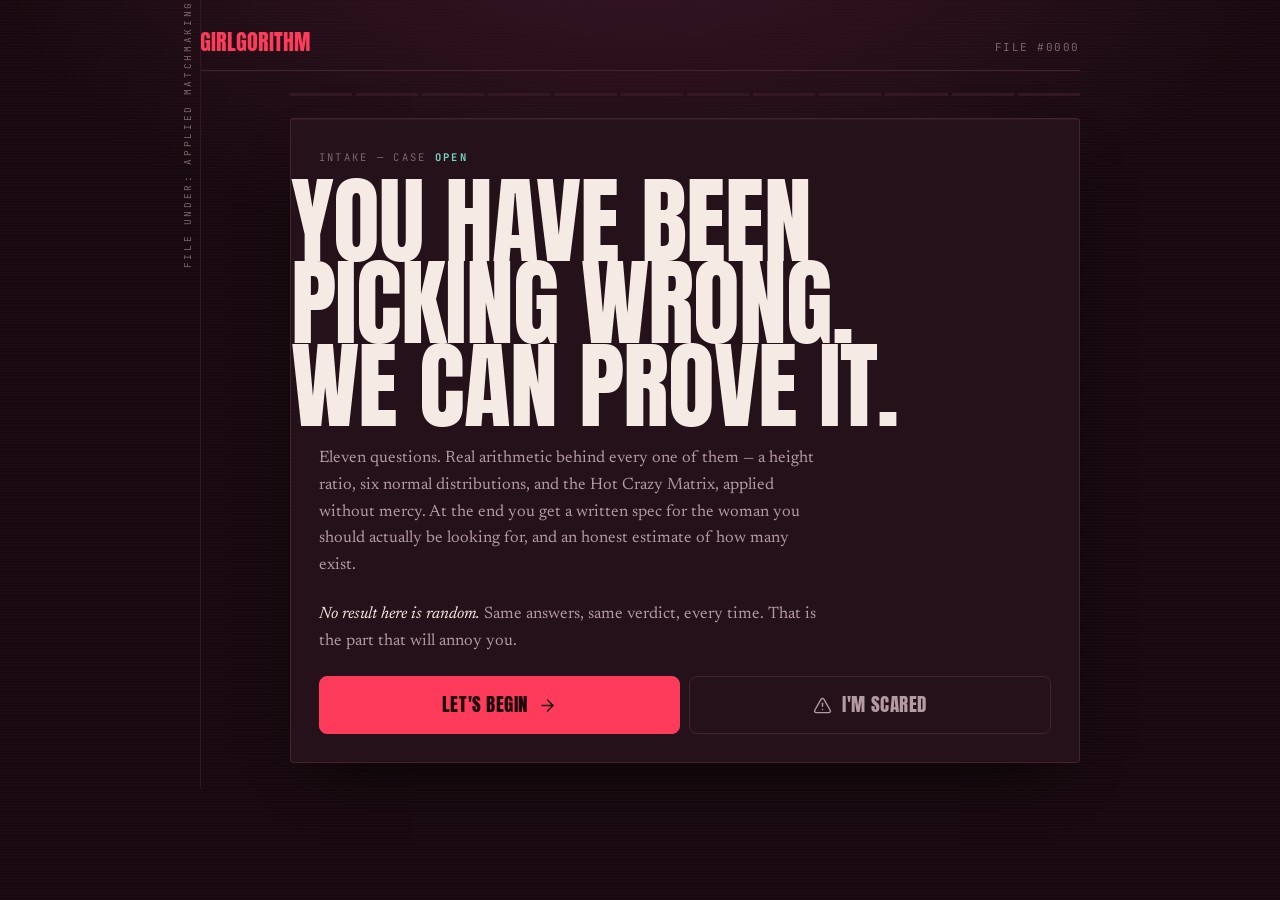
==== index.html @ 808fd5c4 "new version" ====
<!doctype html>
<html lang="en">
<head>
<meta charset="utf-8">
<meta name="viewport" content="width=device-width, initial-scale=1">
<title>Girlgorithm</title>
<meta name="description" content="Girlgorithm — a joke matchmaking calculator with real arithmetic behind it: the 1.09 height ratio, a normal-distribution rarity model, and the Hot Crazy Matrix. Eleven questions, one written spec, an honest estimate of how many exist.">
<meta name="theme-color" content="#17090F">

<meta property="og:type" content="website">
<meta property="og:title" content="Girlgorithm">
<meta property="og:description" content="Eleven questions. Real arithmetic. An honest estimate of how many of her exist.">

<link rel="icon" href="data:image/svg+xml,<svg xmlns='http://www.w3.org/2000/svg' viewBox='0 0 100 100'><text y='.9em' font-size='90'>📐</text></svg>">
<link rel="preconnect" href="https://fonts.googleapis.com">
<link rel="preconnect" href="https://fonts.gstatic.com" crossorigin>
<link rel="stylesheet" href="https://fonts.googleapis.com/css2?family=Anton&family=Newsreader:ital,opsz,wght@0,6..72,300;0,6..72,400;0,6..72,600;1,6..72,400&family=JetBrains+Mono:wght@400;700&display=swap">
<link rel="stylesheet" href="assets/style.css">
</head>
<body>

<div id="siren" aria-hidden="true"></div>

<div class="shell">
  <div class="masthead">
    <div class="mark">Girlgorithm</div>
    <div class="file" id="fileno">FILE&nbsp;#0000</div>
  </div>
  <div class="rail" id="rail" aria-hidden="true"></div>
  <div id="stage"></div>
</div>

<script src="config.js"></script>
<script src="images.js"></script>
<script src="assets/icons.js"></script>
<script src="assets/math.js"></script>
<script src="assets/db.js"></script>
<script src="assets/app.js"></script>
</body>
</html>
---- assets/style.css ----
/* =============================================================================
   GIRLGORITHM
   One committed visual world: a bureau instrument panel. Every colour is
   explicit so the page holds on any host background.
   ============================================================================= */
:root{
  --ground:#17090F;
  --ground-2:#1E0D15;
  --panel:#24111A;
  --panel-2:#2C1622;
  --line:#45222E;
  --line-soft:#331823;
  --ink:#F6EAE5;
  --muted:#B49AA2;
  --dim:#7E656E;
  --signal:#FF3B5C;
  --signal-dim:#B02440;
  --data:#74D6BE;
  --warn:#FFB020;
  --cop-red:#FF2E4A;
  --cop-blue:#3D7BFF;

  --f-display:"Anton","Haettenschweiler","Arial Narrow",sans-serif;
  --f-body:"Newsreader",Georgia,"Times New Roman",serif;
  --f-mono:"JetBrains Mono",ui-monospace,"SFMono-Regular",Menlo,monospace;

  /* Two radii on purpose: document panels stay near-square (it's a filed
     form), interactive controls get a friendlier, more tactile curve. */
  --r-doc:3px;
  --r-ui:8px;
  --r:3px; /* kept as an alias — some rules below still read var(--r) */

  /* Panel padding, unified: .verdict/.block/.share were three different
     values before and read like three different components. */
  --pad-panel:24px 26px;

  --shadow-card:0 1px 0 0 rgba(255,255,255,.045) inset, 0 24px 60px -30px rgba(0,0,0,.9);
  --shadow-panel:0 1px 0 0 rgba(255,255,255,.035) inset, 0 20px 46px -30px rgba(0,0,0,.85);
  --shadow-glow:0 0 0 1px rgba(255,59,92,.5), 0 10px 28px -8px rgba(255,59,92,.45);

  --maxw:920px;
  --indent:clamp(28px,7vw,104px);
}

*{box-sizing:border-box;}

body{
  margin:0;
  background:var(--ground);
  background-image:
    radial-gradient(1100px 620px at 50% -12%, #3A1626 0%, rgba(58,22,38,0) 62%),
    repeating-linear-gradient(0deg, rgba(255,255,255,.014) 0 1px, rgba(0,0,0,0) 1px 3px);
  color:var(--ink);
  font-family:var(--f-body);
  font-size:17px;
  line-height:1.62;
  min-height:100vh;
  -webkit-font-smoothing:antialiased;
}

/* ---------- shell ---------- */
/* Asymmetric grid: a fixed left rule at var(--indent) anchors the page.
   The masthead sits flush on it; every content panel hangs indented from
   it, so the right edge stays constant and the left rag is what moves —
   the opposite of a centred template. Below 760px there's no room for an
   indent to mean anything, so the grid collapses to a plain single column. */
.shell{
  max-width:var(--maxw);
  margin:0 auto;
  padding:24px 20px 90px;
  display:flex;
  flex-direction:column;
  gap:22px;
  position:relative;
}
@media (min-width:760px){
  .shell{padding-left:calc(var(--indent) + 20px);}
  .shell::before{
    content:"";position:absolute;top:0;bottom:64px;left:20px;width:1px;
    background:var(--line-soft);pointer-events:none;
  }
  .shell::after{
    content:"FILE UNDER: APPLIED MATCHMAKING";
    position:absolute;top:0;left:0;
    writing-mode:vertical-rl;text-orientation:mixed;transform:rotate(180deg);
    font-family:var(--f-mono);font-size:9.5px;letter-spacing:.28em;
    color:var(--dim);pointer-events:none;
  }
}
.masthead{
  display:flex;align-items:baseline;justify-content:space-between;gap:14px;
  border-bottom:1px solid var(--line);padding-bottom:10px;
  margin-left:calc(-1 * var(--indent));
}
@media (max-width:759px){ .masthead{margin-left:0;} }
.masthead .mark{
  font-family:var(--f-display);font-weight:400;font-size:clamp(15px,3vw,22px);
  letter-spacing:.01em;text-transform:uppercase;color:var(--signal);
}
.masthead .file{
  font-family:var(--f-mono);font-size:11px;letter-spacing:.14em;
  color:var(--dim);font-variant-numeric:tabular-nums;white-space:nowrap;
}

/* ---------- progress rail ---------- */
.rail{display:flex;gap:4px;}
.rail i{display:block;height:3px;flex:1;background:var(--line-soft);transition:background .35s ease;}
.rail i.done{background:var(--signal-dim);}
.rail i.now{background:var(--signal);}

/* ---------- card ---------- */
.card{
  background:var(--panel);border:1px solid var(--line);border-radius:var(--r-doc);
  padding:30px 28px 28px;
  box-shadow:var(--shadow-card);
  animation:rise .34s cubic-bezier(.2,.7,.3,1) both;
}
@keyframes rise{from{opacity:0;transform:translateY(14px);}to{opacity:1;transform:none;}}

.eyebrow{
  font-family:var(--f-mono);font-size:10.5px;letter-spacing:.22em;
  text-transform:uppercase;color:var(--dim);margin:0 0 14px;
  display:flex;align-items:center;gap:8px;
}
.eyebrow b{color:var(--data);font-weight:700;}
.eyebrow .icon{font-size:14px;color:var(--signal);flex:none;}

h1.big{
  font-family:var(--f-display);font-weight:400;
  font-size:clamp(44px,11vw,96px);line-height:.86;letter-spacing:-.01em;
  text-transform:uppercase;margin:0 0 18px;text-wrap:balance;
}
h2.q{
  font-family:var(--f-display);font-weight:400;
  font-size:clamp(30px,7.2vw,58px);line-height:.9;letter-spacing:-.005em;
  text-transform:uppercase;margin:0 0 12px;text-wrap:balance;
}
/* Display type is the one thing allowed to break its box: on wide screens
   it bleeds past the card's own padding to the card's border edge instead
   of sitting inside it like everything else — a deliberate rule break. */
@media (min-width:760px){
  h1.big,h2.q{margin-left:-28px;}
}
.sub{color:var(--muted);margin:0 0 22px;font-size:16.5px;max-width:56ch;}
.sub em{color:var(--ink);font-style:italic;}
.sub strong{color:var(--ink);}

/* ---------- buttons ---------- */
.stack{display:flex;flex-direction:column;gap:9px;}
.row{display:flex;gap:9px;flex-wrap:wrap;}

button{
  font-family:var(--f-body);font-size:16.5px;color:var(--ink);
  background:var(--panel-2);border:1px solid var(--line);border-radius:var(--r-ui);
  padding:13px 16px;text-align:left;cursor:pointer;line-height:1.35;
  transition:border-color .16s, background .16s, transform .08s, box-shadow .16s;
}
button:hover{border-color:var(--signal);background:#331A26;}
button:active{transform:translateY(1px);}
button:focus-visible{outline:2px solid var(--data);outline-offset:2px;}
button .hint{
  display:block;font-family:var(--f-mono);font-size:11px;letter-spacing:.06em;
  color:var(--dim);margin-top:4px;
}
button:hover .hint{color:var(--muted);}

/* Buttons that carry a Lucide icon (CTAs, no hint sub-line) sit icon+label
   on one centred row instead of the default left-aligned block. */
button.has-icon{display:inline-flex;align-items:center;justify-content:center;gap:10px;}
button .icon{flex:none;}

button.primary{
  position:relative;overflow:hidden;
  background:var(--signal);border-color:var(--signal);color:#1A060C;
  font-family:var(--f-display);text-transform:uppercase;letter-spacing:.03em;
  font-size:19px;padding:15px 26px;text-align:center;
}
button.primary::after{
  content:"";position:absolute;inset:0;pointer-events:none;
  background:linear-gradient(120deg,transparent 32%,rgba(255,255,255,.4) 47%,transparent 62%);
  transform:translateX(-130%);
}
button.primary:hover::after{transition:transform .65s ease;transform:translateX(130%);}
button.primary:hover{background:#FF5470;border-color:#FF5470;box-shadow:var(--shadow-glow);}
button.ghost{
  background:transparent;text-align:center;border-radius:var(--r-ui);
  font-family:var(--f-display);text-transform:uppercase;letter-spacing:.03em;
  font-size:19px;padding:15px 26px;color:var(--muted);
}
button.ghost:hover{color:var(--ink);}
button.small{
  font-family:var(--f-mono);font-size:12px;letter-spacing:.1em;
  text-transform:uppercase;padding:10px 14px;text-align:center;
}

/* ---------- height input ---------- */
.measure{
  display:flex;align-items:flex-end;gap:12px;
  border-bottom:2px solid var(--line);padding-bottom:8px;margin-bottom:6px;
}
.measure input{
  font-family:var(--f-display);font-size:clamp(48px,13vw,86px);line-height:1;
  background:transparent;border:0;color:var(--ink);width:100%;padding:0;
  font-variant-numeric:tabular-nums;
}
.measure input:focus{outline:none;}
.measure input::-webkit-outer-spin-button,
.measure input::-webkit-inner-spin-button{-webkit-appearance:none;margin:0;}
.measure input[type=number]{-moz-appearance:textfield;}
.measure .unit{
  font-family:var(--f-mono);font-size:13px;letter-spacing:.2em;color:var(--dim);
  padding-bottom:12px;
}
.err{
  color:var(--warn);font-family:var(--f-mono);font-size:12px;letter-spacing:.06em;
  min-height:18px;margin:0 0 16px;
}

/* ---------- slider ---------- */
.slider-wrap{margin:6px 0 20px;}
.slider-top{display:flex;align-items:baseline;justify-content:space-between;gap:10px;margin-bottom:2px;}
.slider-val{
  font-family:var(--f-display);font-size:60px;line-height:1;color:var(--signal);
  font-variant-numeric:tabular-nums;
}
.slider-label{
  font-family:var(--f-mono);font-size:12px;letter-spacing:.1em;text-transform:uppercase;
  color:var(--data);text-align:right;max-width:22ch;
}
input[type=range]{-webkit-appearance:none;appearance:none;width:100%;height:26px;background:transparent;cursor:pointer;}
input[type=range]::-webkit-slider-runnable-track{height:4px;background:var(--line);border-radius:2px;}
input[type=range]::-moz-range-track{height:4px;background:var(--line);border-radius:2px;}
input[type=range]::-webkit-slider-thumb{
  -webkit-appearance:none;appearance:none;width:22px;height:22px;border-radius:50%;
  background:var(--signal);border:3px solid var(--panel);margin-top:-9px;
  box-shadow:0 0 0 1px var(--signal);
}
input[type=range]::-moz-range-thumb{
  width:16px;height:16px;border-radius:50%;background:var(--signal);
  border:3px solid var(--panel);box-shadow:0 0 0 1px var(--signal);
}
input[type=range]:focus-visible{outline:2px solid var(--data);outline-offset:4px;}
.ticks{
  display:flex;justify-content:space-between;
  font-family:var(--f-mono);font-size:10px;color:var(--dim);letter-spacing:.08em;margin-top:-2px;
}

/* ---------- readout ---------- */
.readout{
  border:1px solid var(--line);border-left:3px solid var(--data);
  background:var(--ground-2);padding:16px 18px;margin:0 0 20px;
  font-family:var(--f-mono);font-size:13px;line-height:1.85;color:var(--muted);
  overflow-x:auto;
}
.readout b{color:var(--data);font-weight:700;}
.readout .huge{
  display:block;font-family:var(--f-display);font-size:54px;line-height:1;
  color:var(--ink);margin:6px 0 8px;font-variant-numeric:tabular-nums;
}

/* ---------- interstitial ---------- */
.veil{
  position:fixed;inset:0;z-index:60;background:rgba(10,3,6,.93);
  display:flex;align-items:center;justify-content:center;padding:20px;overflow-y:auto;
  animation:fade .2s ease both;
}
@keyframes fade{from{opacity:0}to{opacity:1}}
.veil-inner{
  width:100%;max-width:520px;background:var(--panel);
  border:1px solid var(--signal);border-radius:var(--r-doc);padding:26px 24px 24px;
  animation:pop .28s cubic-bezier(.2,.8,.3,1) both;
  box-shadow:0 0 0 1px rgba(255,59,92,.18), 0 40px 90px -40px #000;
}
@keyframes pop{from{opacity:0;transform:scale(.94) translateY(10px);}to{opacity:1;transform:none;}}
.veil-inner.warn{border-color:var(--warn);box-shadow:0 0 0 1px rgba(255,176,32,.2),0 40px 90px -40px #000;}
.veil-inner.cop{border-color:var(--cop-blue);box-shadow:0 0 0 1px rgba(61,123,255,.25),0 40px 90px -40px #000;}
.veil h3{
  font-family:var(--f-display);font-weight:400;text-transform:uppercase;
  font-size:clamp(28px,7vw,42px);line-height:.95;margin:0 0 12px;color:var(--signal);
  text-wrap:balance;display:flex;align-items:center;gap:12px;
}
.veil h3 .icon{font-size:.62em;flex:none;}
.veil-inner.warn h3{color:var(--warn);}
.veil-inner.cop h3{color:var(--cop-blue);}
.veil p{margin:0 0 18px;color:var(--muted);font-size:16.5px;}
.veil p strong{color:var(--ink);}

/* ---------- image slots ---------- */
.slot{
  display:flex;align-items:center;justify-content:center;
  width:100%;aspect-ratio:4/3;margin:0 0 18px;
  border:1px dashed var(--line);border-radius:var(--r-doc);
  background:
    repeating-linear-gradient(45deg,rgba(255,255,255,.02) 0 8px,rgba(0,0,0,0) 8px 16px),
    var(--ground-2);
  font-family:var(--f-mono);font-size:11px;letter-spacing:.16em;text-transform:uppercase;
  color:var(--dim);text-align:center;padding:14px;
}
/* Interstitials are a mixed bag — screen-print illustrations, portrait memes,
   whatever fits the joke — so they letterbox rather than get cropped. */
.slot img{width:100%;height:100%;object-fit:contain;border-radius:2px;display:block;}
.slot.filled{border-style:solid;border-color:var(--line);padding:0;background:var(--ground);}
/* The verdict portrait is full-length, so it is shot and cropped 3:4. On a wide
   screen it sits beside the verdict text rather than above it — a standing figure
   in a 660px-wide block would otherwise be 880px tall and swallow the page. */
.slot.portrait{aspect-ratio:3/4;margin:0;height:100%;}
.slot.portrait img{object-fit:cover;}
.verdict-row{display:grid;grid-template-columns:1fr;gap:16px;align-items:stretch;}
@media (min-width:620px){ .verdict-row{grid-template-columns:272px 1fr;} }

/* ---------- siren ---------- */
#siren{position:fixed;inset:0;z-index:80;pointer-events:none;opacity:0;mix-blend-mode:screen;}
#siren.on{animation:cops .55s steps(1,end) infinite;}
@keyframes cops{
  0%{opacity:.55;background:var(--cop-red);}
  50%{opacity:.55;background:var(--cop-blue);}
  100%{opacity:.55;background:var(--cop-red);}
}

/* ---------- dossier ---------- */
.dossier{display:flex;flex-direction:column;gap:16px;}
.verdict{
  border:1px solid var(--line);border-radius:var(--r-doc);
  background:linear-gradient(180deg,var(--panel-2),var(--panel));padding:var(--pad-panel);
  box-shadow:var(--shadow-panel);
}
.verdict .type{
  font-family:var(--f-display);font-size:clamp(38px,10vw,76px);line-height:.86;
  letter-spacing:-.01em;
  text-transform:uppercase;margin:6px 0 10px;color:var(--signal);text-wrap:balance;
}
@media (min-width:760px){ .verdict .type{margin-left:-26px;} }
.verdict .blurb{color:var(--muted);margin:0;font-size:16.5px;}
.verdict .stature{
  font-family:var(--f-mono);font-size:11.5px;line-height:1.7;color:var(--dim);
  margin:0 0 16px;padding-left:11px;border-left:2px solid var(--data);
}
.verdict .stature b{color:var(--data);font-weight:700;}
.verdict .tier{
  font-family:var(--f-mono);font-size:11.5px;line-height:1.7;color:var(--dim);
  margin:0 0 14px;max-width:58ch;
}
.verdict .tier span{
  display:inline-block;margin-right:8px;padding:2px 8px;border-radius:2px;
  background:rgba(116,214,190,.12);border:1px solid rgba(116,214,190,.35);
  color:var(--data);letter-spacing:.14em;text-transform:uppercase;font-size:10px;
}
.fit{font-family:var(--f-mono);font-size:11px;letter-spacing:.16em;text-transform:uppercase;color:var(--dim);}
.fit b{color:var(--data);font-weight:700;}

.specs{
  display:grid;grid-template-columns:repeat(2,1fr);gap:1px;
  background:var(--line);border:1px solid var(--line);border-radius:var(--r-doc);overflow:hidden;
  box-shadow:var(--shadow-panel);
}
@media (min-width:540px){ .specs{grid-template-columns:repeat(3,1fr);} }
.spec{background:var(--panel);padding:14px 16px;}
.spec .k{
  font-family:var(--f-mono);font-size:10px;letter-spacing:.18em;text-transform:uppercase;
  color:var(--dim);margin-bottom:5px;
  display:flex;align-items:center;gap:6px;
}
.spec .k .icon{font-size:12px;color:var(--dim);}
.spec .v{font-family:var(--f-display);font-size:28px;line-height:1.05;font-variant-numeric:tabular-nums;}
.spec .v small{
  font-family:var(--f-mono);font-size:11px;letter-spacing:.1em;color:var(--muted);
  display:block;margin-top:4px;text-transform:uppercase;
}
.spec.zone .v{color:var(--data);font-size:23px;}
.spec.bad .v{color:var(--warn);font-size:23px;}

.panel-h{
  font-family:var(--f-mono);font-size:10.5px;letter-spacing:.22em;text-transform:uppercase;
  color:var(--dim);margin:0 0 12px;
  display:flex;align-items:center;gap:8px;
}
.panel-h .icon{font-size:13px;color:var(--data);flex:none;}
.block{
  border:1px solid var(--line);border-radius:var(--r-doc);background:var(--panel);
  padding:var(--pad-panel);box-shadow:var(--shadow-panel);
}
.matrix-wrap{overflow-x:auto;}
.matrix-wrap svg{display:block;width:100%;min-width:280px;height:auto;}

.mathlist{list-style:none;margin:0;padding:0;font-family:var(--f-mono);font-size:12.5px;}
.mathlist li{
  display:flex;justify-content:space-between;gap:14px;padding:7px 0;
  border-bottom:1px dotted var(--line);color:var(--muted);
}
.mathlist li:last-child{border-bottom:0;}
.mathlist li span:last-child{color:var(--ink);font-variant-numeric:tabular-nums;white-space:nowrap;}
.mathlist li.total{border-top:1px solid var(--line);border-bottom:0;margin-top:6px;padding-top:12px;}
.mathlist li.total span{color:var(--signal);font-weight:700;}

.flags{display:flex;flex-direction:column;gap:8px;}
.flag{
  display:flex;gap:10px;align-items:flex-start;
  font-family:var(--f-mono);font-size:12px;line-height:1.6;color:var(--muted);
  border-left:2px solid var(--warn);padding:2px 0 2px 12px;
}
.flag .icon{font-size:14px;color:var(--warn);flex:none;margin-top:2px;}
.flag b{color:var(--warn);font-weight:700;letter-spacing:.1em;}

/* ---------- share ---------- */
.share{
  border:1px solid var(--signal);border-radius:var(--r-doc);
  background:linear-gradient(180deg,rgba(255,59,92,.09),var(--panel));padding:var(--pad-panel);
  box-shadow:var(--shadow-panel);
}
.code-row{display:flex;gap:10px;align-items:center;flex-wrap:wrap;margin-bottom:12px;}
.code{
  font-family:var(--f-display);font-size:clamp(30px,8vw,44px);line-height:1;
  letter-spacing:.14em;color:var(--signal);
}
.share .link{
  font-family:var(--f-mono);font-size:12px;color:var(--muted);
  word-break:break-all;background:var(--ground-2);border:1px solid var(--line);
  border-radius:2px;padding:10px 12px;margin:0 0 12px;
}
.share .msg{
  font-family:var(--f-mono);font-size:11px;letter-spacing:.12em;text-transform:uppercase;
  color:var(--data);min-height:16px;margin:10px 0 0;
}
.share .msg.off{color:var(--dim);}

/* ---------- group stats ---------- */
.bars{display:flex;flex-direction:column;gap:9px;margin:0;}
.bar{display:grid;grid-template-columns:1fr auto;gap:4px 12px;align-items:center;}
.bar .bl{
  font-family:var(--f-mono);font-size:11.5px;letter-spacing:.08em;text-transform:uppercase;color:var(--muted);
}
.bar .bn{font-family:var(--f-mono);font-size:11.5px;color:var(--ink);font-variant-numeric:tabular-nums;}
.bar .track{
  grid-column:1/-1;height:8px;background:var(--ground-2);
  border:1px solid var(--line);border-radius:2px;overflow:hidden;
}
.bar .fill{height:100%;background:var(--signal-dim);min-width:2px;}
.bar.you .bl{color:var(--signal);}
.bar.you .fill{background:var(--signal);}

.bignum{
  display:flex;flex-wrap:wrap;gap:22px;margin:0 0 18px;
}
.bignum div{min-width:96px;}
.bignum .n{
  font-family:var(--f-display);font-size:38px;line-height:1;color:var(--data);
  font-variant-numeric:tabular-nums;
}
.bignum .l{
  font-family:var(--f-mono);font-size:10px;letter-spacing:.16em;text-transform:uppercase;
  color:var(--dim);margin-top:5px;
}

.footnote{
  font-family:var(--f-mono);font-size:11px;line-height:1.8;color:var(--dim);
  border-top:1px solid var(--line-soft);padding-top:14px;
}
.footnote a{color:var(--muted);}

/* ---------- icons (Lucide, inlined via assets/icons.js) ------------------ */
.icon{
  display:inline-flex;flex:none;align-items:center;justify-content:center;
  width:1em;height:1em;
}
.icon svg{width:100%;height:100%;stroke-width:1.75;display:block;}

@media (prefers-reduced-motion:reduce){
  *,*::before,*::after{
    animation-duration:.01ms !important;animation-iteration-count:1 !important;
    transition-duration:.01ms !important;
  }
  #siren.on{animation:none;opacity:.4;background:var(--cop-red);}
}
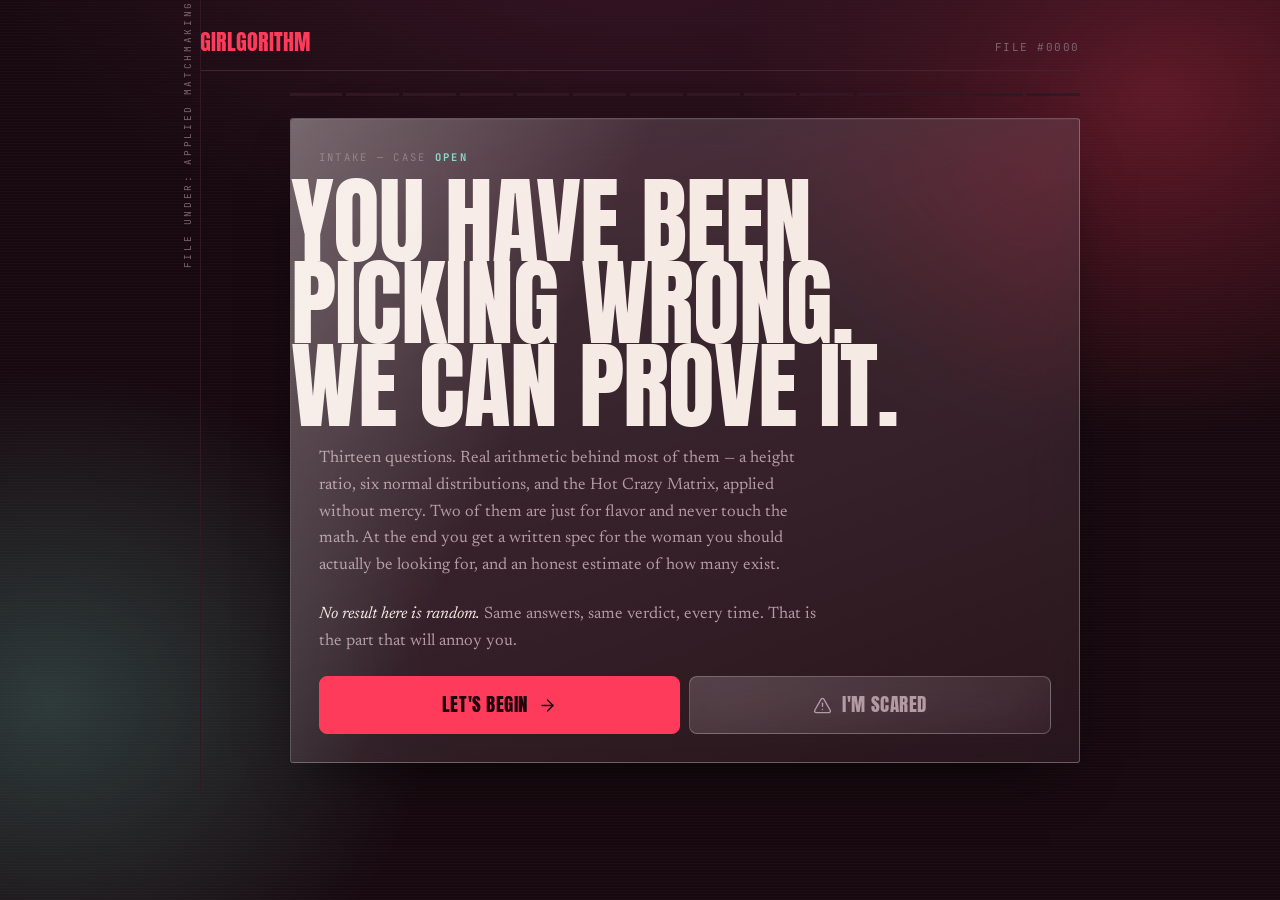
==== commit 3fd7d2ec: "update 3" ====
--- a/index.html
+++ b/index.html
@@ -4,12 +4,12 @@
 <meta charset="utf-8">
 <meta name="viewport" content="width=device-width, initial-scale=1">
 <title>Girlgorithm</title>
-<meta name="description" content="Girlgorithm — a joke matchmaking calculator with real arithmetic behind it: the 1.09 height ratio, a normal-distribution rarity model, and the Hot Crazy Matrix. Eleven questions, one written spec, an honest estimate of how many exist.">
+<meta name="description" content="Girlgorithm — a joke matchmaking calculator with real arithmetic behind it: the 1.09 height ratio, a normal-distribution rarity model, and the Hot Crazy Matrix. Thirteen questions, one written spec, an honest estimate of how many exist.">
 <meta name="theme-color" content="#17090F">
 
 <meta property="og:type" content="website">
 <meta property="og:title" content="Girlgorithm">
-<meta property="og:description" content="Eleven questions. Real arithmetic. An honest estimate of how many of her exist.">
+<meta property="og:description" content="Thirteen questions. Real arithmetic. An honest estimate of how many of her exist.">
 
 <link rel="icon" href="data:image/svg+xml,<svg xmlns='http://www.w3.org/2000/svg' viewBox='0 0 100 100'><text y='.9em' font-size='90'>📐</text></svg>">
 <link rel="preconnect" href="https://fonts.googleapis.com">
--- a/assets/style.css
+++ b/assets/style.css
@@ -40,6 +40,18 @@
 
   --maxw:920px;
   --indent:clamp(28px,7vw,104px);
+
+  /* ---- liquid glass ----
+     Every panel keeps its old opaque colour as a fallback (see the rgba
+     pairs below); the glass look is a translucent sheen layered on top plus
+     a backdrop-filter blur, so it degrades to the old flat panel on browsers
+     that don't support backdrop-filter rather than breaking. */
+  --glass-1:rgba(255,255,255,.16);
+  --glass-2:rgba(255,255,255,.04);
+  --glass-border:rgba(255,255,255,.24);
+  --glass-blur:blur(28px) saturate(180%);
+  --panel-a:rgba(36,17,26,.42);
+  --panel2-a:rgba(44,22,34,.44);
 }
 
 *{box-sizing:border-box;}
@@ -47,15 +59,26 @@
 body{
   margin:0;
   background:var(--ground);
+  /* Two soft colour blobs behind everything, pinned to the viewport, are
+     what the glass panels actually pick up as they blur — without them a
+     backdrop-filter over a flat colour has nothing to look "liquid" about. */
   background-image:
     radial-gradient(1100px 620px at 50% -12%, #3A1626 0%, rgba(58,22,38,0) 62%),
+    radial-gradient(680px 560px at 90% 10%, rgba(255,59,92,.32) 0%, rgba(255,59,92,0) 62%),
+    radial-gradient(600px 520px at 4% 78%, rgba(116,214,190,.24) 0%, rgba(116,214,190,0) 64%),
     repeating-linear-gradient(0deg, rgba(255,255,255,.014) 0 1px, rgba(0,0,0,0) 1px 3px);
+  background-attachment:fixed;
   color:var(--ink);
   font-family:var(--f-body);
   font-size:17px;
   line-height:1.62;
   min-height:100vh;
   -webkit-font-smoothing:antialiased;
+}
+@media (max-width:759px){
+  /* fixed backgrounds repaint on every scroll frame on some mobile browsers —
+     not worth the jank on the device where it'll be felt most. */
+  body{background-attachment:scroll;}
 }
 
 /* ---------- shell ---------- */
@@ -110,10 +133,19 @@
 
 /* ---------- card ---------- */
 .card{
-  background:var(--panel);border:1px solid var(--line);border-radius:var(--r-doc);
+  position:relative;overflow:hidden;
+  background:linear-gradient(160deg,var(--glass-1),var(--glass-2)),var(--panel-a);
+  -webkit-backdrop-filter:var(--glass-blur);backdrop-filter:var(--glass-blur);
+  border:1px solid var(--glass-border);border-radius:var(--r-doc);
   padding:30px 28px 28px;
   box-shadow:var(--shadow-card);
   animation:rise .34s cubic-bezier(.2,.7,.3,1) both;
+}
+/* The one light "reflection" every glass panel gets: a soft diagonal streak
+   near the top-left corner, like light catching an edge of poured glass. */
+.card::before,.verdict::before,.block::before,.share::before,.veil-inner::before{
+  content:"";position:absolute;inset:0;pointer-events:none;border-radius:inherit;
+  background:linear-gradient(115deg,rgba(255,255,255,.26) 0%,rgba(255,255,255,0) 34%);
 }
 @keyframes rise{from{opacity:0;transform:translateY(14px);}to{opacity:1;transform:none;}}
 
@@ -151,12 +183,19 @@
 
 button{
   font-family:var(--f-body);font-size:16.5px;color:var(--ink);
-  background:var(--panel-2);border:1px solid var(--line);border-radius:var(--r-ui);
+  background:linear-gradient(160deg,var(--glass-1),var(--glass-2)),var(--panel2-a);
+  -webkit-backdrop-filter:var(--glass-blur);backdrop-filter:var(--glass-blur);
+  border:1px solid var(--glass-border);border-radius:var(--r-ui);
   padding:13px 16px;text-align:left;cursor:pointer;line-height:1.35;
-  transition:border-color .16s, background .16s, transform .08s, box-shadow .16s;
-}
-button:hover{border-color:var(--signal);background:#331A26;}
-button:active{transform:translateY(1px);}
+  transition:border-color .16s, background .16s, transform .16s ease, box-shadow .2s;
+}
+button:hover{
+  border-color:var(--signal);
+  background:linear-gradient(160deg,rgba(255,255,255,.14),rgba(255,255,255,.03)),var(--panel2-a);
+  transform:translateY(-2px) scale(1.012);
+  box-shadow:0 14px 30px -18px rgba(0,0,0,.75), 0 0 0 1px rgba(255,59,92,.22);
+}
+button:active{transform:translateY(0) scale(.99);}
 button:focus-visible{outline:2px solid var(--data);outline-offset:2px;}
 button .hint{
   display:block;font-family:var(--f-mono);font-size:11px;letter-spacing:.06em;
@@ -181,13 +220,22 @@
   transform:translateX(-130%);
 }
 button.primary:hover::after{transition:transform .65s ease;transform:translateX(130%);}
-button.primary:hover{background:#FF5470;border-color:#FF5470;box-shadow:var(--shadow-glow);}
+button.primary:hover{
+  background:#FF5470;border-color:#FF5470;
+  box-shadow:var(--shadow-glow);transform:translateY(-2px) scale(1.012);
+}
+button.primary:active{transform:translateY(0) scale(.99);}
 button.ghost{
-  background:transparent;text-align:center;border-radius:var(--r-ui);
+  background:linear-gradient(160deg,var(--glass-1),var(--glass-2));
+  -webkit-backdrop-filter:var(--glass-blur);backdrop-filter:var(--glass-blur);
+  text-align:center;border-radius:var(--r-ui);border-color:var(--glass-border);
   font-family:var(--f-display);text-transform:uppercase;letter-spacing:.03em;
   font-size:19px;padding:15px 26px;color:var(--muted);
 }
-button.ghost:hover{color:var(--ink);}
+button.ghost:hover{
+  color:var(--ink);border-color:rgba(255,255,255,.28);
+  background:linear-gradient(160deg,rgba(255,255,255,.13),rgba(255,255,255,.03));
+}
 button.small{
   font-family:var(--f-mono);font-size:12px;letter-spacing:.1em;
   text-transform:uppercase;padding:10px 14px;text-align:center;
@@ -266,7 +314,10 @@
 }
 @keyframes fade{from{opacity:0}to{opacity:1}}
 .veil-inner{
-  width:100%;max-width:520px;background:var(--panel);
+  position:relative;overflow:hidden;
+  width:100%;max-width:520px;
+  background:linear-gradient(160deg,var(--glass-1),var(--glass-2)),var(--panel-a);
+  -webkit-backdrop-filter:var(--glass-blur);backdrop-filter:var(--glass-blur);
   border:1px solid var(--signal);border-radius:var(--r-doc);padding:26px 24px 24px;
   animation:pop .28s cubic-bezier(.2,.8,.3,1) both;
   box-shadow:0 0 0 1px rgba(255,59,92,.18), 0 40px 90px -40px #000;
@@ -319,9 +370,22 @@
 
 /* ---------- dossier ---------- */
 .dossier{display:flex;flex-direction:column;gap:16px;}
+/* Every direct panel of the result screen floats up on its own beat instead
+   of all landing at once — the closest a plain CSS page gets to a Framer
+   Motion stagger without shipping React for one screen. */
+.dossier>*{animation:rise .42s cubic-bezier(.2,.7,.3,1) both;}
+.dossier>*:nth-child(1){animation-delay:.02s;}
+.dossier>*:nth-child(2){animation-delay:.09s;}
+.dossier>*:nth-child(3){animation-delay:.16s;}
+.dossier>*:nth-child(4){animation-delay:.23s;}
+.dossier>*:nth-child(5){animation-delay:.30s;}
+.dossier>*:nth-child(n+6){animation-delay:.36s;}
 .verdict{
-  border:1px solid var(--line);border-radius:var(--r-doc);
-  background:linear-gradient(180deg,var(--panel-2),var(--panel));padding:var(--pad-panel);
+  position:relative;overflow:hidden;
+  border:1px solid var(--glass-border);border-radius:var(--r-doc);
+  background:linear-gradient(160deg,var(--glass-1),var(--glass-2)),linear-gradient(180deg,var(--panel2-a),var(--panel-a));
+  -webkit-backdrop-filter:var(--glass-blur);backdrop-filter:var(--glass-blur);
+  padding:var(--pad-panel);
   box-shadow:var(--shadow-panel);
 }
 .verdict .type{
@@ -350,11 +414,19 @@
 
 .specs{
   display:grid;grid-template-columns:repeat(2,1fr);gap:1px;
-  background:var(--line);border:1px solid var(--line);border-radius:var(--r-doc);overflow:hidden;
+  background:var(--glass-border);border:1px solid var(--glass-border);border-radius:var(--r-doc);overflow:hidden;
   box-shadow:var(--shadow-panel);
 }
 @media (min-width:540px){ .specs{grid-template-columns:repeat(3,1fr);} }
-.spec{background:var(--panel);padding:14px 16px;}
+.spec{
+  background:linear-gradient(160deg,var(--glass-1),var(--glass-2)),var(--panel-a);
+  -webkit-backdrop-filter:var(--glass-blur);backdrop-filter:var(--glass-blur);
+  padding:14px 16px;transition:background .2s,transform .2s,box-shadow .2s;
+}
+.spec:hover{
+  background:linear-gradient(160deg,rgba(255,255,255,.13),rgba(255,255,255,.03)),var(--panel-a);
+  transform:translateY(-2px);box-shadow:0 12px 26px -16px rgba(0,0,0,.75);
+}
 .spec .k{
   font-family:var(--f-mono);font-size:10px;letter-spacing:.18em;text-transform:uppercase;
   color:var(--dim);margin-bottom:5px;
@@ -376,7 +448,10 @@
 }
 .panel-h .icon{font-size:13px;color:var(--data);flex:none;}
 .block{
-  border:1px solid var(--line);border-radius:var(--r-doc);background:var(--panel);
+  position:relative;overflow:hidden;
+  border:1px solid var(--glass-border);border-radius:var(--r-doc);
+  background:linear-gradient(160deg,var(--glass-1),var(--glass-2)),var(--panel-a);
+  -webkit-backdrop-filter:var(--glass-blur);backdrop-filter:var(--glass-blur);
   padding:var(--pad-panel);box-shadow:var(--shadow-panel);
 }
 .matrix-wrap{overflow-x:auto;}
@@ -403,8 +478,11 @@
 
 /* ---------- share ---------- */
 .share{
+  position:relative;overflow:hidden;
   border:1px solid var(--signal);border-radius:var(--r-doc);
-  background:linear-gradient(180deg,rgba(255,59,92,.09),var(--panel));padding:var(--pad-panel);
+  background:linear-gradient(160deg,var(--glass-1),var(--glass-2)),linear-gradient(180deg,rgba(255,59,92,.14),var(--panel-a));
+  -webkit-backdrop-filter:var(--glass-blur);backdrop-filter:var(--glass-blur);
+  padding:var(--pad-panel);
   box-shadow:var(--shadow-panel);
 }
 .code-row{display:flex;gap:10px;align-items:center;flex-wrap:wrap;margin-bottom:12px;}
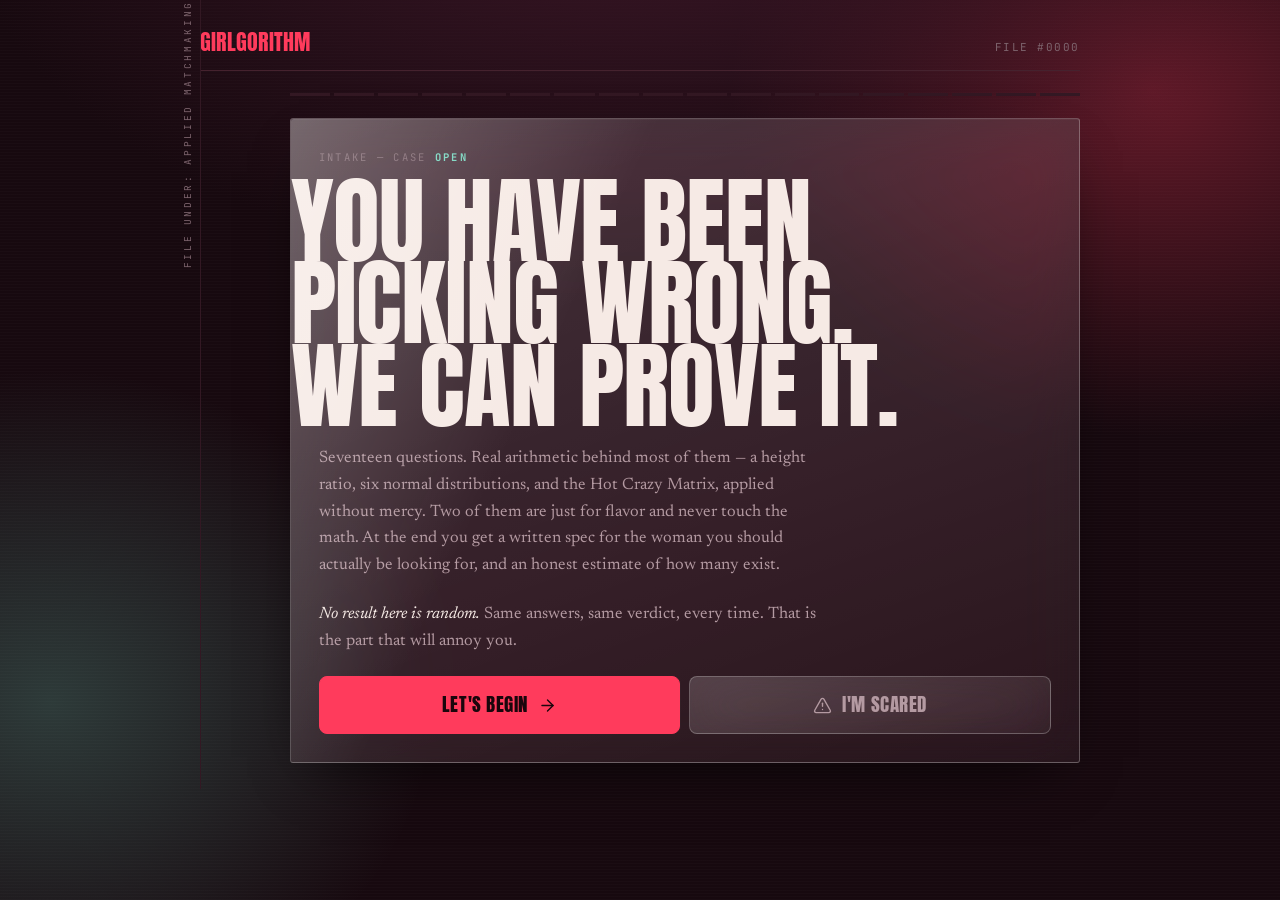
==== commit 52e5d3fa: "3.0" ====
--- a/index.html
+++ b/index.html
@@ -4,12 +4,12 @@
 <meta charset="utf-8">
 <meta name="viewport" content="width=device-width, initial-scale=1">
 <title>Girlgorithm</title>
-<meta name="description" content="Girlgorithm — a joke matchmaking calculator with real arithmetic behind it: the 1.09 height ratio, a normal-distribution rarity model, and the Hot Crazy Matrix. Thirteen questions, one written spec, an honest estimate of how many exist.">
+<meta name="description" content="Girlgorithm — a joke matchmaking calculator with real arithmetic behind it: the 1.09 height ratio, a normal-distribution rarity model, and the Hot Crazy Matrix. Seventeen questions, one written spec, an honest estimate of how many exist.">
 <meta name="theme-color" content="#17090F">
 
 <meta property="og:type" content="website">
 <meta property="og:title" content="Girlgorithm">
-<meta property="og:description" content="Thirteen questions. Real arithmetic. An honest estimate of how many of her exist.">
+<meta property="og:description" content="Seventeen questions. Real arithmetic. An honest estimate of how many of her exist.">
 
 <link rel="icon" href="data:image/svg+xml,<svg xmlns='http://www.w3.org/2000/svg' viewBox='0 0 100 100'><text y='.9em' font-size='90'>📐</text></svg>">
 <link rel="preconnect" href="https://fonts.googleapis.com">
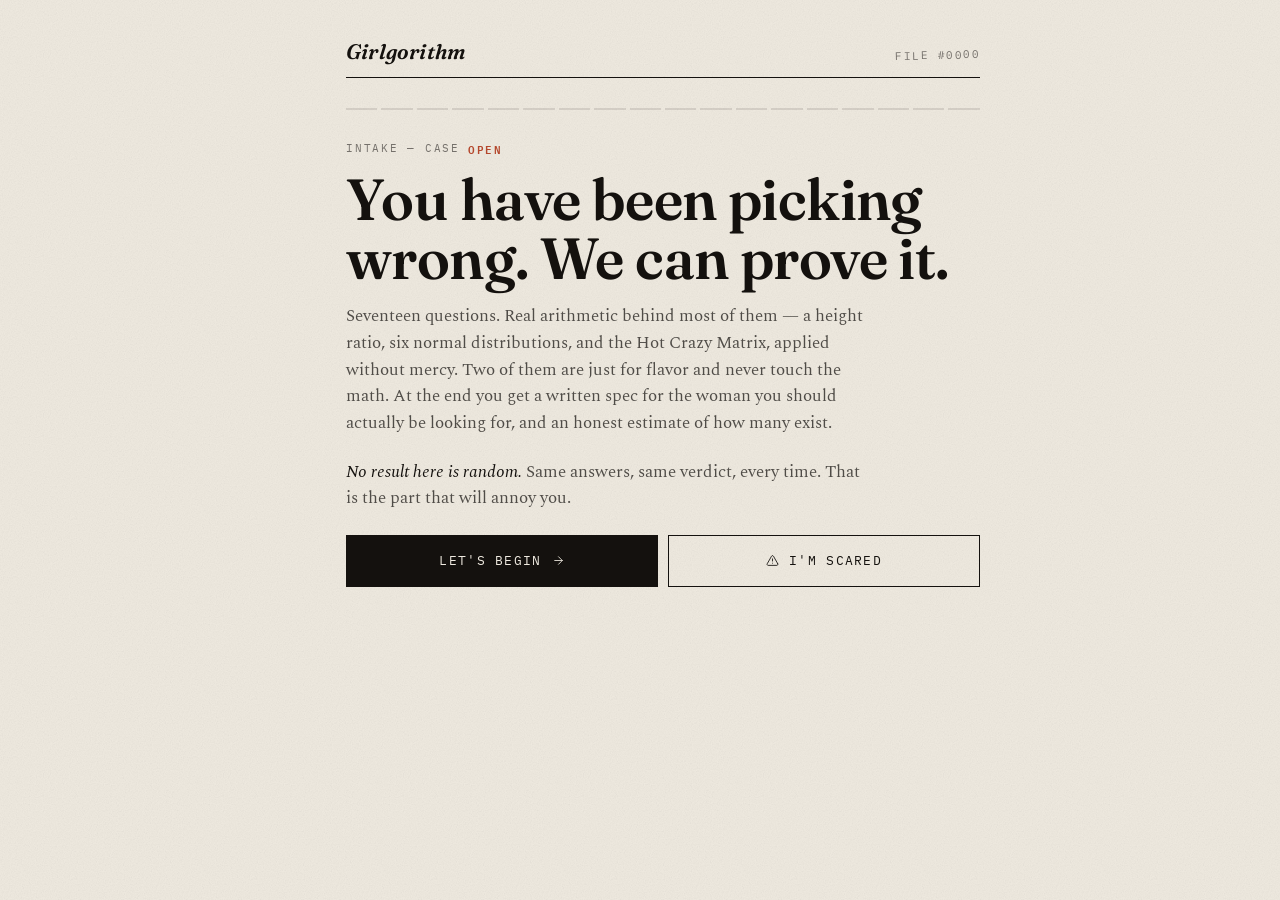
==== commit f7847f5f: "yeni arayüz" ====
--- a/index.html
+++ b/index.html
@@ -5,7 +5,7 @@
 <meta name="viewport" content="width=device-width, initial-scale=1">
 <title>Girlgorithm</title>
 <meta name="description" content="Girlgorithm — a joke matchmaking calculator with real arithmetic behind it: the 1.09 height ratio, a normal-distribution rarity model, and the Hot Crazy Matrix. Seventeen questions, one written spec, an honest estimate of how many exist.">
-<meta name="theme-color" content="#17090F">
+<meta name="theme-color" content="#EFEAE0">
 
 <meta property="og:type" content="website">
 <meta property="og:title" content="Girlgorithm">
@@ -14,12 +14,31 @@
 <link rel="icon" href="data:image/svg+xml,<svg xmlns='http://www.w3.org/2000/svg' viewBox='0 0 100 100'><text y='.9em' font-size='90'>📐</text></svg>">
 <link rel="preconnect" href="https://fonts.googleapis.com">
 <link rel="preconnect" href="https://fonts.gstatic.com" crossorigin>
-<link rel="stylesheet" href="https://fonts.googleapis.com/css2?family=Anton&family=Newsreader:ital,opsz,wght@0,6..72,300;0,6..72,400;0,6..72,600;1,6..72,400&family=JetBrains+Mono:wght@400;700&display=swap">
+<link rel="stylesheet" href="https://fonts.googleapis.com/css2?family=Fraunces:ital,opsz,wght@0,9..144,400;0,9..144,600;0,9..144,700;1,9..144,500&family=Spectral:ital,wght@0,400;0,500;0,600;1,400&family=IBM+Plex+Mono:wght@400;500;600;700&display=swap">
 <link rel="stylesheet" href="assets/style.css">
 </head>
 <body>
 
 <div id="siren" aria-hidden="true"></div>
+
+<!-- Duotone filter for archetype portraits: grayscale, then a 2-stop channel
+     remap from --dt-shadow to --dt-light. The two colours are read from CSS
+     at startup (see assets/app.js) so style.css stays the single place to
+     tune them; the SVG below is just the machinery. -->
+<svg width="0" height="0" style="position:absolute;overflow:hidden" aria-hidden="true">
+  <filter id="duotone" color-interpolation-filters="sRGB">
+    <feColorMatrix type="matrix" values="
+      0.2126 0.7152 0.0722 0 0
+      0.2126 0.7152 0.0722 0 0
+      0.2126 0.7152 0.0722 0 0
+      0      0      0      1 0"/>
+    <feComponentTransfer>
+      <feFuncR id="dtR" type="table" tableValues="0.078 0.937"/>
+      <feFuncG id="dtG" type="table" tableValues="0.067 0.918"/>
+      <feFuncB id="dtB" type="table" tableValues="0.055 0.878"/>
+    </feComponentTransfer>
+  </filter>
+</svg>
 
 <div class="shell">
   <div class="masthead">
--- a/assets/style.css
+++ b/assets/style.css
@@ -1,253 +1,190 @@
 /* =============================================================================
-   GIRLGORITHM
-   One committed visual world: a bureau instrument panel. Every colour is
-   explicit so the page holds on any host background.
+   GIRLGORITHM — field guide
+   A naturalist's plate book for a joke with real arithmetic behind it. Three
+   colours, three fonts, printed flat. No glass, no glow, no centred card —
+   left-aligned like a page, sections split by a hairline, not a box.
    ============================================================================= */
 :root{
-  --ground:#17090F;
-  --ground-2:#1E0D15;
-  --panel:#24111A;
-  --panel-2:#2C1622;
-  --line:#45222E;
-  --line-soft:#331823;
-  --ink:#F6EAE5;
-  --muted:#B49AA2;
-  --dim:#7E656E;
-  --signal:#FF3B5C;
-  --signal-dim:#B02440;
-  --data:#74D6BE;
-  --warn:#FFB020;
-  --cop-red:#FF2E4A;
-  --cop-blue:#3D7BFF;
-
-  --f-display:"Anton","Haettenschweiler","Arial Narrow",sans-serif;
-  --f-body:"Newsreader",Georgia,"Times New Roman",serif;
-  --f-mono:"JetBrains Mono",ui-monospace,"SFMono-Regular",Menlo,monospace;
-
-  /* Two radii on purpose: document panels stay near-square (it's a filed
-     form), interactive controls get a friendlier, more tactile curve. */
-  --r-doc:3px;
-  --r-ui:8px;
-  --r:3px; /* kept as an alias — some rules below still read var(--r) */
-
-  /* Panel padding, unified: .verdict/.block/.share were three different
-     values before and read like three different components. */
-  --pad-panel:24px 26px;
-
-  --shadow-card:0 1px 0 0 rgba(255,255,255,.045) inset, 0 24px 60px -30px rgba(0,0,0,.9);
-  --shadow-panel:0 1px 0 0 rgba(255,255,255,.035) inset, 0 20px 46px -30px rgba(0,0,0,.85);
-  --shadow-glow:0 0 0 1px rgba(255,59,92,.5), 0 10px 28px -8px rgba(255,59,92,.45);
-
-  --maxw:920px;
-  --indent:clamp(28px,7vw,104px);
-
-  /* ---- liquid glass ----
-     Every panel keeps its old opaque colour as a fallback (see the rgba
-     pairs below); the glass look is a translucent sheen layered on top plus
-     a backdrop-filter blur, so it degrades to the old flat panel on browsers
-     that don't support backdrop-filter rather than breaking. */
-  --glass-1:rgba(255,255,255,.16);
-  --glass-2:rgba(255,255,255,.04);
-  --glass-border:rgba(255,255,255,.24);
-  --glass-blur:blur(28px) saturate(180%);
-  --panel-a:rgba(36,17,26,.42);
-  --panel2-a:rgba(44,22,34,.44);
+  --paper:#EFEAE0;
+  --ink:#14110E;
+  --spot:#B4472C;
+
+  /* Every other tone is the ink or the spot, diluted into the paper — never a
+     new hue. Keeps the whole page reading as one ink on one stock. */
+  --ink-92:rgba(20,17,14,.92);
+  --ink-70:rgba(20,17,14,.72);
+  --ink-55:rgba(20,17,14,.55);
+  --ink-38:rgba(20,17,14,.38);
+  --ink-22:rgba(20,17,14,.20);
+  --ink-12:rgba(20,17,14,.11);
+  --ink-06:rgba(20,17,14,.06);
+  --spot-70:rgba(180,71,44,.72);
+  --spot-30:rgba(180,71,44,.28);
+  --spot-14:rgba(180,71,44,.13);
+  --warn:var(--spot);
+  --cop-a:#8a1f2e;
+  --cop-b:#1f3a6e;
+  /* aliases so inline styles written before the redesign keep working */
+  --dim:var(--ink-55);
+  --muted:var(--ink-70);
+
+  --f-display:"Fraunces","Iowan Old Style","Georgia",serif;
+  --f-body:"Spectral",Georgia,"Times New Roman",serif;
+  --f-mono:"IBM Plex Mono",ui-monospace,"SFMono-Regular",Menlo,monospace;
+
+  --maxw:760px;
+  --indent:clamp(22px,6vw,64px);
+
+  /* Duotone: one pair of colours in, everything else derives. Swap these two
+     and every portrait on the site follows. */
+  --dt-shadow:var(--ink);
+  --dt-light:var(--paper);
+  --grain-opacity:.5;
+  --grain-svg:url("data:image/svg+xml,%3Csvg xmlns='http://www.w3.org/2000/svg' width='180' height='180'%3E%3Cfilter id='n'%3E%3CfeTurbulence type='fractalNoise' baseFrequency='0.85' numOctaves='2' stitchTiles='stitch'/%3E%3CfeColorMatrix type='saturate' values='0'/%3E%3C/filter%3E%3Crect width='100%25' height='100%25' filter='url(%23n)'/%3E%3C/svg%3E");
 }
 
 *{box-sizing:border-box;}
 
 body{
   margin:0;
-  background:var(--ground);
-  /* Two soft colour blobs behind everything, pinned to the viewport, are
-     what the glass panels actually pick up as they blur — without them a
-     backdrop-filter over a flat colour has nothing to look "liquid" about. */
-  background-image:
-    radial-gradient(1100px 620px at 50% -12%, #3A1626 0%, rgba(58,22,38,0) 62%),
-    radial-gradient(680px 560px at 90% 10%, rgba(255,59,92,.32) 0%, rgba(255,59,92,0) 62%),
-    radial-gradient(600px 520px at 4% 78%, rgba(116,214,190,.24) 0%, rgba(116,214,190,0) 64%),
-    repeating-linear-gradient(0deg, rgba(255,255,255,.014) 0 1px, rgba(0,0,0,0) 1px 3px);
-  background-attachment:fixed;
+  background:var(--paper);
   color:var(--ink);
   font-family:var(--f-body);
   font-size:17px;
   line-height:1.62;
   min-height:100vh;
   -webkit-font-smoothing:antialiased;
-}
-@media (max-width:759px){
-  /* fixed backgrounds repaint on every scroll frame on some mobile browsers —
-     not worth the jank on the device where it'll be felt most. */
-  body{background-attachment:scroll;}
+  position:relative;
+}
+/* One faint sheet of grain over the whole page — paper stock, not a photo
+   effect. Kept separate from the per-portrait grain layer below. */
+body::before{
+  content:"";position:fixed;inset:0;z-index:0;pointer-events:none;
+  background-image:var(--grain-svg);background-size:180px 180px;
+  opacity:.14;mix-blend-mode:multiply;
 }
 
 /* ---------- shell ---------- */
-/* Asymmetric grid: a fixed left rule at var(--indent) anchors the page.
-   The masthead sits flush on it; every content panel hangs indented from
-   it, so the right edge stays constant and the left rag is what moves —
-   the opposite of a centred template. Below 760px there's no room for an
-   indent to mean anything, so the grid collapses to a plain single column. */
 .shell{
   max-width:var(--maxw);
   margin:0 auto;
-  padding:24px 20px 90px;
-  display:flex;
-  flex-direction:column;
-  gap:22px;
-  position:relative;
-}
-@media (min-width:760px){
-  .shell{padding-left:calc(var(--indent) + 20px);}
-  .shell::before{
-    content:"";position:absolute;top:0;bottom:64px;left:20px;width:1px;
-    background:var(--line-soft);pointer-events:none;
-  }
-  .shell::after{
-    content:"FILE UNDER: APPLIED MATCHMAKING";
-    position:absolute;top:0;left:0;
-    writing-mode:vertical-rl;text-orientation:mixed;transform:rotate(180deg);
-    font-family:var(--f-mono);font-size:9.5px;letter-spacing:.28em;
-    color:var(--dim);pointer-events:none;
-  }
+  padding:34px 22px 96px;
+  display:flex;flex-direction:column;gap:30px;
+  position:relative;z-index:1;
+}
+@media (min-width:640px){
+  .shell{padding-left:calc(var(--indent) + 22px);padding-right:40px;}
 }
 .masthead{
   display:flex;align-items:baseline;justify-content:space-between;gap:14px;
-  border-bottom:1px solid var(--line);padding-bottom:10px;
-  margin-left:calc(-1 * var(--indent));
-}
-@media (max-width:759px){ .masthead{margin-left:0;} }
+  border-bottom:1px solid var(--ink);padding-bottom:9px;
+}
 .masthead .mark{
-  font-family:var(--f-display);font-weight:400;font-size:clamp(15px,3vw,22px);
-  letter-spacing:.01em;text-transform:uppercase;color:var(--signal);
+  font-family:var(--f-display);font-weight:600;font-style:italic;
+  font-size:clamp(17px,3vw,21px);letter-spacing:.01em;color:var(--ink);
 }
 .masthead .file{
   font-family:var(--f-mono);font-size:11px;letter-spacing:.14em;
-  color:var(--dim);font-variant-numeric:tabular-nums;white-space:nowrap;
+  color:var(--ink-55);font-variant-numeric:tabular-nums;white-space:nowrap;
+  display:inline-block;transform:rotate(-1.4deg);
 }
 
 /* ---------- progress rail ---------- */
 .rail{display:flex;gap:4px;}
-.rail i{display:block;height:3px;flex:1;background:var(--line-soft);transition:background .35s ease;}
-.rail i.done{background:var(--signal-dim);}
-.rail i.now{background:var(--signal);}
-
-/* ---------- card ---------- */
+.rail i{display:block;height:2px;flex:1;background:var(--ink-12);transition:background .3s ease;}
+.rail i.done{background:var(--ink-38);}
+.rail i.now{background:var(--spot);}
+
+/* ---------- sheet (replaces the old glass "card") ---------- */
 .card{
-  position:relative;overflow:hidden;
-  background:linear-gradient(160deg,var(--glass-1),var(--glass-2)),var(--panel-a);
-  -webkit-backdrop-filter:var(--glass-blur);backdrop-filter:var(--glass-blur);
-  border:1px solid var(--glass-border);border-radius:var(--r-doc);
-  padding:30px 28px 28px;
-  box-shadow:var(--shadow-card);
-  animation:rise .34s cubic-bezier(.2,.7,.3,1) both;
-}
-/* The one light "reflection" every glass panel gets: a soft diagonal streak
-   near the top-left corner, like light catching an edge of poured glass. */
-.card::before,.verdict::before,.block::before,.share::before,.veil-inner::before{
-  content:"";position:absolute;inset:0;pointer-events:none;border-radius:inherit;
-  background:linear-gradient(115deg,rgba(255,255,255,.26) 0%,rgba(255,255,255,0) 34%);
-}
-@keyframes rise{from{opacity:0;transform:translateY(14px);}to{opacity:1;transform:none;}}
+  position:relative;
+  padding:0;
+  animation:rise .3s ease both;
+}
+@keyframes rise{from{opacity:0;transform:translateY(8px);}to{opacity:1;transform:none;}}
 
 .eyebrow{
-  font-family:var(--f-mono);font-size:10.5px;letter-spacing:.22em;
-  text-transform:uppercase;color:var(--dim);margin:0 0 14px;
+  font-family:var(--f-mono);font-size:11px;letter-spacing:.16em;
+  text-transform:uppercase;color:var(--ink-55);margin:0 0 12px;
   display:flex;align-items:center;gap:8px;
 }
-.eyebrow b{color:var(--data);font-weight:700;}
-.eyebrow .icon{font-size:14px;color:var(--signal);flex:none;}
+.eyebrow b{color:var(--spot);font-weight:600;}
+.eyebrow .icon{font-size:13px;color:var(--spot);flex:none;}
 
 h1.big{
-  font-family:var(--f-display);font-weight:400;
-  font-size:clamp(44px,11vw,96px);line-height:.86;letter-spacing:-.01em;
-  text-transform:uppercase;margin:0 0 18px;text-wrap:balance;
+  font-family:var(--f-display);font-weight:600;font-style:normal;
+  font-size:clamp(34px,8vw,58px);line-height:1.02;letter-spacing:-.01em;
+  margin:0 0 16px;text-wrap:balance;
 }
 h2.q{
-  font-family:var(--f-display);font-weight:400;
-  font-size:clamp(30px,7.2vw,58px);line-height:.9;letter-spacing:-.005em;
-  text-transform:uppercase;margin:0 0 12px;text-wrap:balance;
-}
-/* Display type is the one thing allowed to break its box: on wide screens
-   it bleeds past the card's own padding to the card's border edge instead
-   of sitting inside it like everything else — a deliberate rule break. */
-@media (min-width:760px){
-  h1.big,h2.q{margin-left:-28px;}
-}
-.sub{color:var(--muted);margin:0 0 22px;font-size:16.5px;max-width:56ch;}
+  font-family:var(--f-display);font-weight:600;
+  font-size:clamp(25px,5.6vw,38px);line-height:1.08;letter-spacing:-.005em;
+  margin:0 0 12px;text-wrap:balance;
+}
+.sub{color:var(--ink-70);margin:0 0 22px;font-size:16.5px;max-width:58ch;}
 .sub em{color:var(--ink);font-style:italic;}
-.sub strong{color:var(--ink);}
-
-/* ---------- buttons ---------- */
-.stack{display:flex;flex-direction:column;gap:9px;}
-.row{display:flex;gap:9px;flex-wrap:wrap;}
+.sub strong{color:var(--ink);font-weight:700;}
+
+/* ---------- rule ---------- */
+.rule{border:0;border-top:1px solid var(--ink);margin:0;}
+.rule.soft{border-top:1px solid var(--ink-22);}
+
+/* ---------- buttons — a printed index list, not a pill ---------- */
+.stack{display:flex;flex-direction:column;}
+.row{display:flex;gap:10px;flex-wrap:wrap;}
 
 button{
   font-family:var(--f-body);font-size:16.5px;color:var(--ink);
-  background:linear-gradient(160deg,var(--glass-1),var(--glass-2)),var(--panel2-a);
-  -webkit-backdrop-filter:var(--glass-blur);backdrop-filter:var(--glass-blur);
-  border:1px solid var(--glass-border);border-radius:var(--r-ui);
-  padding:13px 16px;text-align:left;cursor:pointer;line-height:1.35;
-  transition:border-color .16s, background .16s, transform .16s ease, box-shadow .2s;
-}
-button:hover{
-  border-color:var(--signal);
-  background:linear-gradient(160deg,rgba(255,255,255,.14),rgba(255,255,255,.03)),var(--panel2-a);
-  transform:translateY(-2px) scale(1.012);
-  box-shadow:0 14px 30px -18px rgba(0,0,0,.75), 0 0 0 1px rgba(255,59,92,.22);
-}
-button:active{transform:translateY(0) scale(.99);}
-button:focus-visible{outline:2px solid var(--data);outline-offset:2px;}
+  background:transparent;border:0;border-top:1px solid var(--ink-22);
+  border-radius:0;padding:14px 4px;text-align:left;cursor:pointer;line-height:1.35;
+  display:flex;align-items:baseline;justify-content:space-between;gap:16px;
+  transition:background .14s, padding-left .14s, color .14s;
+  width:100%;
+}
+.stack button:last-child{border-bottom:1px solid var(--ink-22);}
+button:hover{background:var(--spot-14);padding-left:12px;}
+button:active{background:var(--spot-30);}
+button:focus-visible{outline:2px solid var(--spot);outline-offset:-2px;}
 button .hint{
-  display:block;font-family:var(--f-mono);font-size:11px;letter-spacing:.06em;
-  color:var(--dim);margin-top:4px;
-}
-button:hover .hint{color:var(--muted);}
-
-/* Buttons that carry a Lucide icon (CTAs, no hint sub-line) sit icon+label
-   on one centred row instead of the default left-aligned block. */
-button.has-icon{display:inline-flex;align-items:center;justify-content:center;gap:10px;}
+  display:block;font-family:var(--f-mono);font-size:11px;letter-spacing:.03em;
+  color:var(--ink-55);margin-top:4px;font-weight:400;
+}
+button:hover .hint{color:var(--ink-70);}
+/* the label/hint pair sits in a column on the left; a plate-style running
+   number rides the right edge like a specimen tag */
+.stack button{flex-direction:column;align-items:stretch;}
+
+button.has-icon{display:inline-flex;flex-direction:row;align-items:center;justify-content:center;gap:10px;}
 button .icon{flex:none;}
 
 button.primary{
-  position:relative;overflow:hidden;
-  background:var(--signal);border-color:var(--signal);color:#1A060C;
-  font-family:var(--f-display);text-transform:uppercase;letter-spacing:.03em;
-  font-size:19px;padding:15px 26px;text-align:center;
-}
-button.primary::after{
-  content:"";position:absolute;inset:0;pointer-events:none;
-  background:linear-gradient(120deg,transparent 32%,rgba(255,255,255,.4) 47%,transparent 62%);
-  transform:translateX(-130%);
-}
-button.primary:hover::after{transition:transform .65s ease;transform:translateX(130%);}
-button.primary:hover{
-  background:#FF5470;border-color:#FF5470;
-  box-shadow:var(--shadow-glow);transform:translateY(-2px) scale(1.012);
-}
-button.primary:active{transform:translateY(0) scale(.99);}
+  position:relative;
+  background:var(--ink);border:1px solid var(--ink);color:var(--paper);
+  font-family:var(--f-mono);text-transform:uppercase;letter-spacing:.1em;
+  font-size:13px;padding:16px 22px;text-align:center;
+}
+button.primary:hover{background:var(--spot);border-color:var(--spot);padding-left:22px;}
+button.primary:active{background:var(--ink);}
 button.ghost{
-  background:linear-gradient(160deg,var(--glass-1),var(--glass-2));
-  -webkit-backdrop-filter:var(--glass-blur);backdrop-filter:var(--glass-blur);
-  text-align:center;border-radius:var(--r-ui);border-color:var(--glass-border);
-  font-family:var(--f-display);text-transform:uppercase;letter-spacing:.03em;
-  font-size:19px;padding:15px 26px;color:var(--muted);
-}
-button.ghost:hover{
-  color:var(--ink);border-color:rgba(255,255,255,.28);
-  background:linear-gradient(160deg,rgba(255,255,255,.13),rgba(255,255,255,.03));
-}
+  background:transparent;text-align:center;border:1px solid var(--ink);
+  font-family:var(--f-mono);text-transform:uppercase;letter-spacing:.1em;
+  font-size:13px;padding:16px 22px;color:var(--ink);
+}
+button.ghost:hover{color:var(--paper);background:var(--ink);padding-left:22px;}
 button.small{
-  font-family:var(--f-mono);font-size:12px;letter-spacing:.1em;
-  text-transform:uppercase;padding:10px 14px;text-align:center;
-}
+  font-family:var(--f-mono);font-size:11px;letter-spacing:.08em;
+  text-transform:uppercase;padding:11px 14px;text-align:center;
+  border:1px solid var(--ink);background:transparent;
+}
+button.small:hover{background:var(--ink);color:var(--paper);}
 
 /* ---------- height input ---------- */
 .measure{
   display:flex;align-items:flex-end;gap:12px;
-  border-bottom:2px solid var(--line);padding-bottom:8px;margin-bottom:6px;
+  border-bottom:1px solid var(--ink);padding-bottom:8px;margin-bottom:8px;
 }
 .measure input{
-  font-family:var(--f-display);font-size:clamp(48px,13vw,86px);line-height:1;
+  font-family:var(--f-display);font-weight:600;font-size:clamp(44px,12vw,78px);line-height:1;
   background:transparent;border:0;color:var(--ink);width:100%;padding:0;
   font-variant-numeric:tabular-nums;
 }
@@ -256,296 +193,300 @@
 .measure input::-webkit-inner-spin-button{-webkit-appearance:none;margin:0;}
 .measure input[type=number]{-moz-appearance:textfield;}
 .measure .unit{
-  font-family:var(--f-mono);font-size:13px;letter-spacing:.2em;color:var(--dim);
-  padding-bottom:12px;
+  font-family:var(--f-mono);font-size:12px;letter-spacing:.18em;color:var(--ink-55);
+  padding-bottom:14px;
 }
 .err{
-  color:var(--warn);font-family:var(--f-mono);font-size:12px;letter-spacing:.06em;
+  color:var(--spot);font-family:var(--f-mono);font-size:12px;letter-spacing:.04em;
   min-height:18px;margin:0 0 16px;
 }
 
 /* ---------- slider ---------- */
-.slider-wrap{margin:6px 0 20px;}
-.slider-top{display:flex;align-items:baseline;justify-content:space-between;gap:10px;margin-bottom:2px;}
+.slider-wrap{margin:8px 0 22px;}
+.slider-top{display:flex;align-items:baseline;justify-content:space-between;gap:10px;margin-bottom:4px;}
 .slider-val{
-  font-family:var(--f-display);font-size:60px;line-height:1;color:var(--signal);
+  font-family:var(--f-display);font-weight:600;font-size:52px;line-height:1;color:var(--spot);
   font-variant-numeric:tabular-nums;
 }
 .slider-label{
-  font-family:var(--f-mono);font-size:12px;letter-spacing:.1em;text-transform:uppercase;
-  color:var(--data);text-align:right;max-width:22ch;
+  font-family:var(--f-mono);font-size:11.5px;letter-spacing:.06em;text-transform:uppercase;
+  color:var(--ink-70);text-align:right;max-width:22ch;
 }
 input[type=range]{-webkit-appearance:none;appearance:none;width:100%;height:26px;background:transparent;cursor:pointer;}
-input[type=range]::-webkit-slider-runnable-track{height:4px;background:var(--line);border-radius:2px;}
-input[type=range]::-moz-range-track{height:4px;background:var(--line);border-radius:2px;}
+input[type=range]::-webkit-slider-runnable-track{height:1px;background:var(--ink);}
+input[type=range]::-moz-range-track{height:1px;background:var(--ink);}
 input[type=range]::-webkit-slider-thumb{
-  -webkit-appearance:none;appearance:none;width:22px;height:22px;border-radius:50%;
-  background:var(--signal);border:3px solid var(--panel);margin-top:-9px;
-  box-shadow:0 0 0 1px var(--signal);
+  -webkit-appearance:none;appearance:none;width:16px;height:16px;border-radius:50%;
+  background:var(--paper);border:2px solid var(--spot);margin-top:-8px;
 }
 input[type=range]::-moz-range-thumb{
-  width:16px;height:16px;border-radius:50%;background:var(--signal);
-  border:3px solid var(--panel);box-shadow:0 0 0 1px var(--signal);
-}
-input[type=range]:focus-visible{outline:2px solid var(--data);outline-offset:4px;}
+  width:12px;height:12px;border-radius:50%;background:var(--paper);border:2px solid var(--spot);
+}
+input[type=range]:focus-visible{outline:2px solid var(--spot);outline-offset:4px;}
 .ticks{
   display:flex;justify-content:space-between;
-  font-family:var(--f-mono);font-size:10px;color:var(--dim);letter-spacing:.08em;margin-top:-2px;
+  font-family:var(--f-mono);font-size:10px;color:var(--ink-38);letter-spacing:.04em;margin-top:2px;
 }
 
 /* ---------- readout ---------- */
 .readout{
-  border:1px solid var(--line);border-left:3px solid var(--data);
-  background:var(--ground-2);padding:16px 18px;margin:0 0 20px;
-  font-family:var(--f-mono);font-size:13px;line-height:1.85;color:var(--muted);
+  border-top:1px solid var(--ink);border-bottom:1px solid var(--ink-22);
+  padding:14px 0;margin:0 0 20px;
+  font-family:var(--f-mono);font-size:13px;line-height:1.9;color:var(--ink-70);
   overflow-x:auto;
 }
-.readout b{color:var(--data);font-weight:700;}
+.readout b{color:var(--spot);font-weight:600;}
 .readout .huge{
-  display:block;font-family:var(--f-display);font-size:54px;line-height:1;
+  display:block;font-family:var(--f-display);font-weight:600;font-size:48px;line-height:1;
   color:var(--ink);margin:6px 0 8px;font-variant-numeric:tabular-nums;
 }
 
 /* ---------- interstitial ---------- */
 .veil{
-  position:fixed;inset:0;z-index:60;background:rgba(10,3,6,.93);
+  position:fixed;inset:0;z-index:60;background:rgba(20,17,14,.9);
   display:flex;align-items:center;justify-content:center;padding:20px;overflow-y:auto;
-  animation:fade .2s ease both;
+  animation:fade .18s ease both;
 }
 @keyframes fade{from{opacity:0}to{opacity:1}}
 .veil-inner{
-  position:relative;overflow:hidden;
-  width:100%;max-width:520px;
-  background:linear-gradient(160deg,var(--glass-1),var(--glass-2)),var(--panel-a);
-  -webkit-backdrop-filter:var(--glass-blur);backdrop-filter:var(--glass-blur);
-  border:1px solid var(--signal);border-radius:var(--r-doc);padding:26px 24px 24px;
-  animation:pop .28s cubic-bezier(.2,.8,.3,1) both;
-  box-shadow:0 0 0 1px rgba(255,59,92,.18), 0 40px 90px -40px #000;
-}
-@keyframes pop{from{opacity:0;transform:scale(.94) translateY(10px);}to{opacity:1;transform:none;}}
-.veil-inner.warn{border-color:var(--warn);box-shadow:0 0 0 1px rgba(255,176,32,.2),0 40px 90px -40px #000;}
-.veil-inner.cop{border-color:var(--cop-blue);box-shadow:0 0 0 1px rgba(61,123,255,.25),0 40px 90px -40px #000;}
+  position:relative;
+  width:100%;max-width:480px;background:var(--paper);
+  border:1px solid var(--ink);padding:26px 24px 24px;
+  animation:pop .22s ease both;
+}
+/* a stamp coming down, not glass popping up */
+@keyframes pop{from{opacity:0;transform:scale(1.05);}60%{opacity:1;}to{opacity:1;transform:none;}}
+.veil-inner.warn{border-color:var(--spot);}
+.veil-inner.cop{border-color:var(--cop-b);}
 .veil h3{
-  font-family:var(--f-display);font-weight:400;text-transform:uppercase;
-  font-size:clamp(28px,7vw,42px);line-height:.95;margin:0 0 12px;color:var(--signal);
-  text-wrap:balance;display:flex;align-items:center;gap:12px;
-}
-.veil h3 .icon{font-size:.62em;flex:none;}
-.veil-inner.warn h3{color:var(--warn);}
-.veil-inner.cop h3{color:var(--cop-blue);}
-.veil p{margin:0 0 18px;color:var(--muted);font-size:16.5px;}
-.veil p strong{color:var(--ink);}
+  font-family:var(--f-display);font-weight:600;
+  font-size:clamp(24px,6vw,34px);line-height:1.05;margin:0 0 12px;color:var(--ink);
+  text-wrap:balance;display:flex;align-items:center;gap:10px;
+}
+.veil h3 .icon{font-size:.6em;flex:none;color:var(--spot);}
+.veil p{margin:0 0 18px;color:var(--ink-70);font-size:16.5px;}
+.veil p strong{color:var(--ink);font-weight:700;}
 
 /* ---------- image slots ---------- */
 .slot{
   display:flex;align-items:center;justify-content:center;
   width:100%;aspect-ratio:4/3;margin:0 0 18px;
-  border:1px dashed var(--line);border-radius:var(--r-doc);
-  background:
-    repeating-linear-gradient(45deg,rgba(255,255,255,.02) 0 8px,rgba(0,0,0,0) 8px 16px),
-    var(--ground-2);
-  font-family:var(--f-mono);font-size:11px;letter-spacing:.16em;text-transform:uppercase;
-  color:var(--dim);text-align:center;padding:14px;
-}
-/* Interstitials are a mixed bag — screen-print illustrations, portrait memes,
-   whatever fits the joke — so they letterbox rather than get cropped. */
-.slot img{width:100%;height:100%;object-fit:contain;border-radius:2px;display:block;}
-.slot.filled{border-style:solid;border-color:var(--line);padding:0;background:var(--ground);}
-/* The verdict portrait is full-length, so it is shot and cropped 3:4. On a wide
-   screen it sits beside the verdict text rather than above it — a standing figure
-   in a 660px-wide block would otherwise be 880px tall and swallow the page. */
+  border:1px dashed var(--ink-38);
+  font-family:var(--f-mono);font-size:11px;letter-spacing:.1em;text-transform:uppercase;
+  color:var(--ink-38);text-align:center;padding:14px;
+}
+.slot img{width:100%;height:100%;object-fit:contain;display:block;}
+.slot.filled{border-style:solid;border-color:var(--ink);padding:0;background:var(--ink);}
 .slot.portrait{aspect-ratio:3/4;margin:0;height:100%;}
 .slot.portrait img{object-fit:cover;}
-.verdict-row{display:grid;grid-template-columns:1fr;gap:16px;align-items:stretch;}
-@media (min-width:620px){ .verdict-row{grid-template-columns:272px 1fr;} }
+.verdict-row{display:grid;grid-template-columns:1fr;gap:18px;align-items:start;}
+@media (min-width:600px){ .verdict-row{grid-template-columns:220px 1fr;} }
+
+/* ---------- duotone + grain (portraits only) ----------
+   The actual colour remap is an SVG filter (#duotone in index.html) driven
+   by --dt-shadow/--dt-light — real per-channel gradient mapping, not a
+   blend-mode approximation, which is the only way two arbitrary colours
+   (not black/white) reproduce correctly. Grain is a plain texture layer on
+   top; it doesn't need to be part of the colour math. */
+.duotone{position:relative;overflow:hidden;}
+.duotone img{filter:url(#duotone) contrast(1.05);display:block;width:100%;height:100%;object-fit:cover;}
+.duotone .grain{
+  position:absolute;inset:0;z-index:2;pointer-events:none;
+  background-image:var(--grain-svg);background-size:140px 140px;
+  opacity:var(--grain-opacity);mix-blend-mode:overlay;
+}
+/* thin ink frame, per spec, on every portrait */
+.plate-frame{border:1px solid var(--ink);padding:6px;background:var(--paper);height:100%;}
+.plate-frame .duotone{height:100%;}
 
 /* ---------- siren ---------- */
-#siren{position:fixed;inset:0;z-index:80;pointer-events:none;opacity:0;mix-blend-mode:screen;}
+#siren{position:fixed;inset:0;z-index:80;pointer-events:none;opacity:0;mix-blend-mode:multiply;}
 #siren.on{animation:cops .55s steps(1,end) infinite;}
 @keyframes cops{
-  0%{opacity:.55;background:var(--cop-red);}
-  50%{opacity:.55;background:var(--cop-blue);}
-  100%{opacity:.55;background:var(--cop-red);}
-}
-
-/* ---------- dossier ---------- */
-.dossier{display:flex;flex-direction:column;gap:16px;}
-/* Every direct panel of the result screen floats up on its own beat instead
-   of all landing at once — the closest a plain CSS page gets to a Framer
-   Motion stagger without shipping React for one screen. */
-.dossier>*{animation:rise .42s cubic-bezier(.2,.7,.3,1) both;}
+  0%{opacity:.5;background:var(--cop-a);}
+  50%{opacity:.5;background:var(--cop-b);}
+  100%{opacity:.5;background:var(--cop-a);}
+}
+
+/* ---------- dossier / plate ---------- */
+.dossier{display:flex;flex-direction:column;gap:28px;}
+.dossier>*{animation:rise .38s ease both;}
 .dossier>*:nth-child(1){animation-delay:.02s;}
-.dossier>*:nth-child(2){animation-delay:.09s;}
-.dossier>*:nth-child(3){animation-delay:.16s;}
-.dossier>*:nth-child(4){animation-delay:.23s;}
-.dossier>*:nth-child(5){animation-delay:.30s;}
-.dossier>*:nth-child(n+6){animation-delay:.36s;}
-.verdict{
-  position:relative;overflow:hidden;
-  border:1px solid var(--glass-border);border-radius:var(--r-doc);
-  background:linear-gradient(160deg,var(--glass-1),var(--glass-2)),linear-gradient(180deg,var(--panel2-a),var(--panel-a));
-  -webkit-backdrop-filter:var(--glass-blur);backdrop-filter:var(--glass-blur);
-  padding:var(--pad-panel);
-  box-shadow:var(--shadow-panel);
+.dossier>*:nth-child(2){animation-delay:.07s;}
+.dossier>*:nth-child(3){animation-delay:.12s;}
+.dossier>*:nth-child(4){animation-delay:.17s;}
+.dossier>*:nth-child(n+5){animation-delay:.22s;}
+
+.verdict{position:relative;}
+.plate-head{
+  display:flex;align-items:flex-start;justify-content:space-between;gap:12px;
+  margin:0 0 6px;
+}
+.plate-num{
+  font-family:var(--f-mono);font-size:11px;letter-spacing:.12em;color:var(--ink-55);
+  border:1px solid var(--ink-38);padding:3px 8px;white-space:nowrap;
+  transform:rotate(-2.2deg);display:inline-block;
 }
 .verdict .type{
-  font-family:var(--f-display);font-size:clamp(38px,10vw,76px);line-height:.86;
-  letter-spacing:-.01em;
-  text-transform:uppercase;margin:6px 0 10px;color:var(--signal);text-wrap:balance;
-}
-@media (min-width:760px){ .verdict .type{margin-left:-26px;} }
-.verdict .blurb{color:var(--muted);margin:0;font-size:16.5px;}
+  font-family:var(--f-display);font-weight:600;
+  font-size:clamp(32px,8vw,54px);line-height:1.0;
+  letter-spacing:-.005em;text-transform:uppercase;margin:2px 0 4px;color:var(--ink);
+  text-wrap:balance;
+}
+.verdict .latin{
+  font-family:var(--f-body);font-style:italic;color:var(--spot);
+  font-size:16px;margin:0 0 16px;
+}
+.verdict .blurb{color:var(--ink-70);margin:0 0 16px;font-size:16.5px;}
 .verdict .stature{
-  font-family:var(--f-mono);font-size:11.5px;line-height:1.7;color:var(--dim);
-  margin:0 0 16px;padding-left:11px;border-left:2px solid var(--data);
-}
-.verdict .stature b{color:var(--data);font-weight:700;}
+  font-family:var(--f-mono);font-size:11.5px;line-height:1.7;color:var(--ink-55);
+  margin:0 0 16px;padding-left:11px;border-left:2px solid var(--spot);
+}
+.verdict .stature b{color:var(--spot);font-weight:600;}
 .verdict .tier{
-  font-family:var(--f-mono);font-size:11.5px;line-height:1.7;color:var(--dim);
+  font-family:var(--f-mono);font-size:11.5px;line-height:1.7;color:var(--ink-55);
   margin:0 0 14px;max-width:58ch;
 }
 .verdict .tier span{
-  display:inline-block;margin-right:8px;padding:2px 8px;border-radius:2px;
-  background:rgba(116,214,190,.12);border:1px solid rgba(116,214,190,.35);
-  color:var(--data);letter-spacing:.14em;text-transform:uppercase;font-size:10px;
-}
-.fit{font-family:var(--f-mono);font-size:11px;letter-spacing:.16em;text-transform:uppercase;color:var(--dim);}
-.fit b{color:var(--data);font-weight:700;}
+  display:inline-block;margin-right:8px;padding:2px 7px;
+  border:1px solid var(--ink-38);color:var(--ink-70);
+  letter-spacing:.1em;text-transform:uppercase;font-size:10px;
+}
+.fit{font-family:var(--f-mono);font-size:11px;letter-spacing:.1em;text-transform:uppercase;color:var(--ink-55);}
+.fit b{color:var(--spot);font-weight:600;}
+
+/* field-guide two-column info block: RANGE / HABITAT / IDENTIFICATION / CALL */
+.fields{
+  display:grid;grid-template-columns:1fr;gap:14px 28px;
+  margin:18px 0 4px;padding:16px 0;
+  border-top:1px solid var(--ink);border-bottom:1px solid var(--ink-22);
+}
+@media (min-width:520px){ .fields{grid-template-columns:1fr 1fr;} }
+.field dt{
+  font-family:var(--f-mono);font-size:10px;letter-spacing:.16em;text-transform:uppercase;
+  color:var(--spot);margin:0 0 4px;
+}
+.field dd{margin:0;font-size:15.5px;color:var(--ink-92);line-height:1.55;}
+
+/* the rubber-stamp mark — one of the two deliberately crooked elements */
+.stamp{
+  display:inline-block;font-family:var(--f-mono);font-size:10.5px;letter-spacing:.14em;
+  text-transform:uppercase;color:var(--spot);border:1.5px solid var(--spot-70);
+  padding:4px 10px;transform:rotate(3.5deg);white-space:nowrap;
+}
 
 .specs{
-  display:grid;grid-template-columns:repeat(2,1fr);gap:1px;
-  background:var(--glass-border);border:1px solid var(--glass-border);border-radius:var(--r-doc);overflow:hidden;
-  box-shadow:var(--shadow-panel);
+  display:grid;grid-template-columns:repeat(2,1fr);
+  border-top:1px solid var(--ink);border-left:1px solid var(--ink-22);
 }
 @media (min-width:540px){ .specs{grid-template-columns:repeat(3,1fr);} }
 .spec{
-  background:linear-gradient(160deg,var(--glass-1),var(--glass-2)),var(--panel-a);
-  -webkit-backdrop-filter:var(--glass-blur);backdrop-filter:var(--glass-blur);
-  padding:14px 16px;transition:background .2s,transform .2s,box-shadow .2s;
-}
-.spec:hover{
-  background:linear-gradient(160deg,rgba(255,255,255,.13),rgba(255,255,255,.03)),var(--panel-a);
-  transform:translateY(-2px);box-shadow:0 12px 26px -16px rgba(0,0,0,.75);
+  padding:14px 16px;border-right:1px solid var(--ink-22);border-bottom:1px solid var(--ink-22);
 }
 .spec .k{
-  font-family:var(--f-mono);font-size:10px;letter-spacing:.18em;text-transform:uppercase;
-  color:var(--dim);margin-bottom:5px;
+  font-family:var(--f-mono);font-size:10px;letter-spacing:.14em;text-transform:uppercase;
+  color:var(--ink-55);margin-bottom:6px;
   display:flex;align-items:center;gap:6px;
 }
-.spec .k .icon{font-size:12px;color:var(--dim);}
-.spec .v{font-family:var(--f-display);font-size:28px;line-height:1.05;font-variant-numeric:tabular-nums;}
+.spec .k .icon{font-size:12px;color:var(--ink-38);}
+.spec .v{font-family:var(--f-display);font-weight:600;font-size:26px;line-height:1.1;font-variant-numeric:tabular-nums;color:var(--ink);}
 .spec .v small{
-  font-family:var(--f-mono);font-size:11px;letter-spacing:.1em;color:var(--muted);
-  display:block;margin-top:4px;text-transform:uppercase;
-}
-.spec.zone .v{color:var(--data);font-size:23px;}
-.spec.bad .v{color:var(--warn);font-size:23px;}
+  font-family:var(--f-mono);font-size:10.5px;letter-spacing:.06em;color:var(--ink-55);
+  display:block;margin-top:4px;text-transform:uppercase;font-weight:400;
+}
+.spec.zone .v{color:var(--spot);font-size:21px;}
+.spec.bad .v{color:var(--spot);font-size:21px;}
 
 .panel-h{
-  font-family:var(--f-mono);font-size:10.5px;letter-spacing:.22em;text-transform:uppercase;
-  color:var(--dim);margin:0 0 12px;
+  font-family:var(--f-mono);font-size:11px;letter-spacing:.16em;text-transform:uppercase;
+  color:var(--ink-55);margin:0 0 14px;
   display:flex;align-items:center;gap:8px;
 }
-.panel-h .icon{font-size:13px;color:var(--data);flex:none;}
-.block{
-  position:relative;overflow:hidden;
-  border:1px solid var(--glass-border);border-radius:var(--r-doc);
-  background:linear-gradient(160deg,var(--glass-1),var(--glass-2)),var(--panel-a);
-  -webkit-backdrop-filter:var(--glass-blur);backdrop-filter:var(--glass-blur);
-  padding:var(--pad-panel);box-shadow:var(--shadow-panel);
-}
+.panel-h .icon{font-size:13px;color:var(--spot);flex:none;}
+.block{position:relative;padding:22px 0 0;border-top:1px solid var(--ink);}
 .matrix-wrap{overflow-x:auto;}
 .matrix-wrap svg{display:block;width:100%;min-width:280px;height:auto;}
 
 .mathlist{list-style:none;margin:0;padding:0;font-family:var(--f-mono);font-size:12.5px;}
 .mathlist li{
-  display:flex;justify-content:space-between;gap:14px;padding:7px 0;
-  border-bottom:1px dotted var(--line);color:var(--muted);
+  display:flex;justify-content:space-between;gap:14px;padding:8px 0;
+  border-bottom:1px dotted var(--ink-22);color:var(--ink-70);
 }
 .mathlist li:last-child{border-bottom:0;}
 .mathlist li span:last-child{color:var(--ink);font-variant-numeric:tabular-nums;white-space:nowrap;}
-.mathlist li.total{border-top:1px solid var(--line);border-bottom:0;margin-top:6px;padding-top:12px;}
-.mathlist li.total span{color:var(--signal);font-weight:700;}
-
-.flags{display:flex;flex-direction:column;gap:8px;}
+.mathlist li.total{border-top:1px solid var(--ink);border-bottom:0;margin-top:6px;padding-top:12px;}
+.mathlist li.total span{color:var(--spot);font-weight:700;}
+
+.flags{display:flex;flex-direction:column;gap:10px;}
 .flag{
   display:flex;gap:10px;align-items:flex-start;
-  font-family:var(--f-mono);font-size:12px;line-height:1.6;color:var(--muted);
-  border-left:2px solid var(--warn);padding:2px 0 2px 12px;
-}
-.flag .icon{font-size:14px;color:var(--warn);flex:none;margin-top:2px;}
-.flag b{color:var(--warn);font-weight:700;letter-spacing:.1em;}
+  font-family:var(--f-mono);font-size:12px;line-height:1.6;color:var(--ink-70);
+  border-left:2px solid var(--spot);padding:2px 0 2px 12px;
+}
+.flag .icon{font-size:14px;color:var(--spot);flex:none;margin-top:2px;}
+.flag b{color:var(--spot);font-weight:700;letter-spacing:.06em;}
 
 /* ---------- share ---------- */
-.share{
-  position:relative;overflow:hidden;
-  border:1px solid var(--signal);border-radius:var(--r-doc);
-  background:linear-gradient(160deg,var(--glass-1),var(--glass-2)),linear-gradient(180deg,rgba(255,59,92,.14),var(--panel-a));
-  -webkit-backdrop-filter:var(--glass-blur);backdrop-filter:var(--glass-blur);
-  padding:var(--pad-panel);
-  box-shadow:var(--shadow-panel);
-}
+.share{position:relative;padding:22px 0 0;border-top:1px solid var(--ink);}
 .code-row{display:flex;gap:10px;align-items:center;flex-wrap:wrap;margin-bottom:12px;}
 .code{
-  font-family:var(--f-display);font-size:clamp(30px,8vw,44px);line-height:1;
-  letter-spacing:.14em;color:var(--signal);
+  font-family:var(--f-display);font-weight:600;font-size:clamp(28px,7vw,40px);line-height:1;
+  letter-spacing:.1em;color:var(--spot);
 }
 .share .link{
-  font-family:var(--f-mono);font-size:12px;color:var(--muted);
-  word-break:break-all;background:var(--ground-2);border:1px solid var(--line);
-  border-radius:2px;padding:10px 12px;margin:0 0 12px;
+  font-family:var(--f-mono);font-size:12px;color:var(--ink-70);
+  word-break:break-all;border:1px solid var(--ink-22);
+  padding:10px 12px;margin:0 0 12px;
 }
 .share .msg{
-  font-family:var(--f-mono);font-size:11px;letter-spacing:.12em;text-transform:uppercase;
-  color:var(--data);min-height:16px;margin:10px 0 0;
-}
-.share .msg.off{color:var(--dim);}
+  font-family:var(--f-mono);font-size:11px;letter-spacing:.08em;text-transform:uppercase;
+  color:var(--spot);min-height:16px;margin:10px 0 0;
+}
+.share .msg.off{color:var(--ink-38);}
 
 /* ---------- group stats ---------- */
-.bars{display:flex;flex-direction:column;gap:9px;margin:0;}
+.bars{display:flex;flex-direction:column;gap:10px;margin:0;}
 .bar{display:grid;grid-template-columns:1fr auto;gap:4px 12px;align-items:center;}
 .bar .bl{
-  font-family:var(--f-mono);font-size:11.5px;letter-spacing:.08em;text-transform:uppercase;color:var(--muted);
+  font-family:var(--f-mono);font-size:11.5px;letter-spacing:.05em;text-transform:uppercase;color:var(--ink-70);
 }
 .bar .bn{font-family:var(--f-mono);font-size:11.5px;color:var(--ink);font-variant-numeric:tabular-nums;}
 .bar .track{
-  grid-column:1/-1;height:8px;background:var(--ground-2);
-  border:1px solid var(--line);border-radius:2px;overflow:hidden;
-}
-.bar .fill{height:100%;background:var(--signal-dim);min-width:2px;}
-.bar.you .bl{color:var(--signal);}
-.bar.you .fill{background:var(--signal);}
-
-.bignum{
-  display:flex;flex-wrap:wrap;gap:22px;margin:0 0 18px;
-}
+  grid-column:1/-1;height:6px;background:var(--ink-06);
+  border:1px solid var(--ink-22);overflow:hidden;
+}
+.bar .fill{height:100%;background:var(--ink-38);min-width:2px;}
+.bar.you .bl{color:var(--spot);}
+.bar.you .fill{background:var(--spot);}
+
+.bignum{display:flex;flex-wrap:wrap;gap:24px;margin:0 0 18px;}
 .bignum div{min-width:96px;}
 .bignum .n{
-  font-family:var(--f-display);font-size:38px;line-height:1;color:var(--data);
+  font-family:var(--f-display);font-weight:600;font-size:34px;line-height:1;color:var(--ink);
   font-variant-numeric:tabular-nums;
 }
 .bignum .l{
-  font-family:var(--f-mono);font-size:10px;letter-spacing:.16em;text-transform:uppercase;
-  color:var(--dim);margin-top:5px;
+  font-family:var(--f-mono);font-size:10px;letter-spacing:.1em;text-transform:uppercase;
+  color:var(--ink-55);margin-top:5px;
 }
 
 .footnote{
-  font-family:var(--f-mono);font-size:11px;line-height:1.8;color:var(--dim);
-  border-top:1px solid var(--line-soft);padding-top:14px;
-}
-.footnote a{color:var(--muted);}
+  font-family:var(--f-mono);font-size:11px;line-height:1.85;color:var(--ink-55);
+  border-top:1px solid var(--ink);padding-top:14px;
+}
+.footnote a{color:var(--ink-70);}
 
 /* ---------- icons (Lucide, inlined via assets/icons.js) ------------------ */
 .icon{
   display:inline-flex;flex:none;align-items:center;justify-content:center;
   width:1em;height:1em;
 }
-.icon svg{width:100%;height:100%;stroke-width:1.75;display:block;}
+.icon svg{width:100%;height:100%;stroke-width:1.6;display:block;}
 
 @media (prefers-reduced-motion:reduce){
   *,*::before,*::after{
     animation-duration:.01ms !important;animation-iteration-count:1 !important;
     transition-duration:.01ms !important;
   }
-  #siren.on{animation:none;opacity:.4;background:var(--cop-red);}
-}
+  #siren.on{animation:none;opacity:.35;background:var(--cop-a);}
+}
